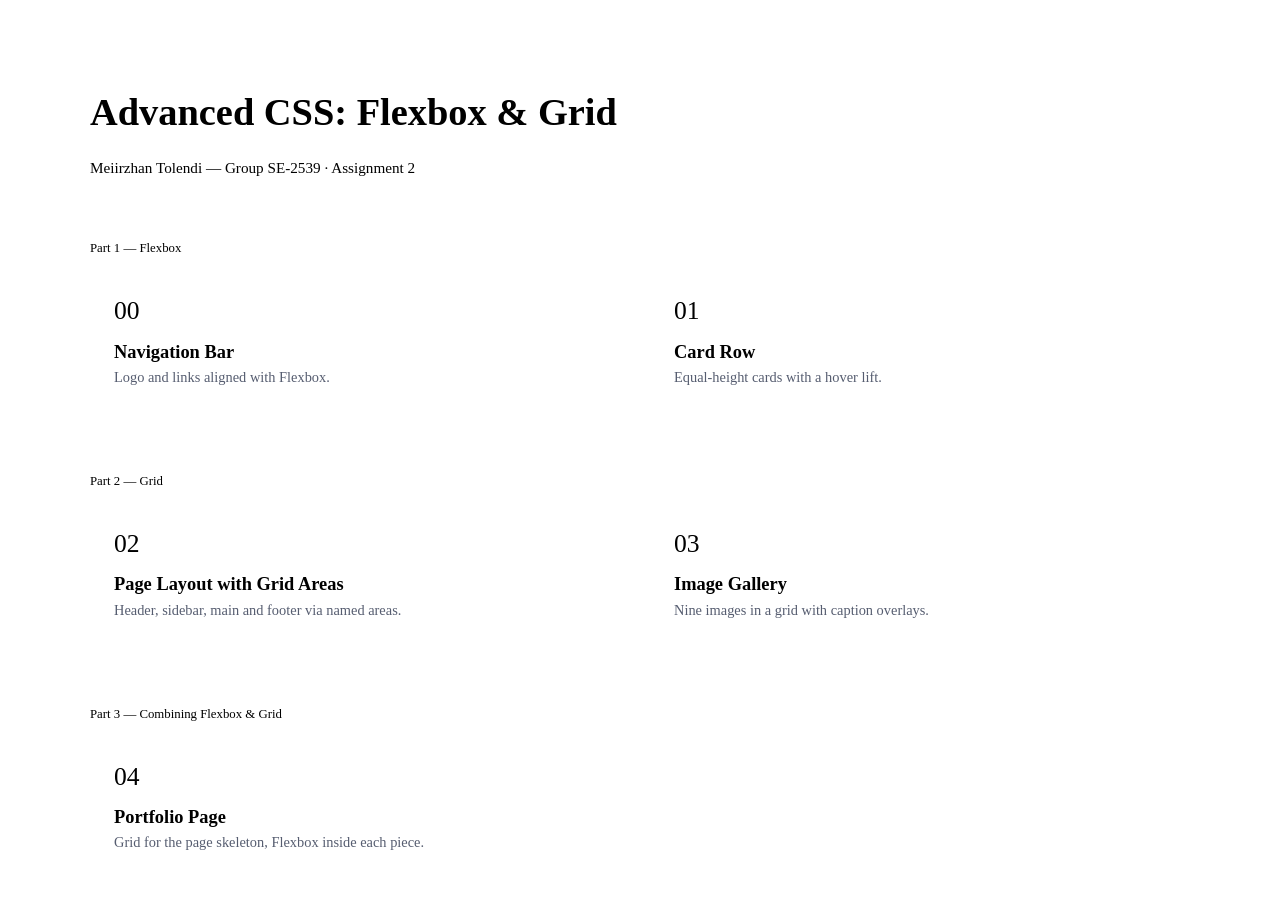
==== index.html @ d4a6d3f5 "Add files via upload" ====
<!DOCTYPE html>
<html lang="en">
<head>
<meta charset="UTF-8">
<meta name="viewport" content="width=device-width, initial-scale=1">
<title>Assignment 2 — Advanced CSS (Flexbox &amp; Grid)</title>
<link rel="stylesheet" href="css/style.css">
<style>
  .hero {
    padding: 3.5rem 1.5rem 2rem;
    max-width: 1100px;
    margin: 0 auto;
  }
  .hero h1 { font-size: 2.4rem; }
  .meta { color: var(--muted); font-size: 0.95rem; margin-bottom: 2rem; }
  .task-grid {
    display: grid;
    grid-template-columns: repeat(auto-fit, minmax(220px, 1fr));
    gap: 1.25rem;
  }
  .task-card {
    background: var(--surface);
    border: 1px solid var(--border);
    border-radius: var(--radius);
    padding: 1.5rem;
    text-decoration: none;
    color: var(--ink);
    transition: border-color 0.15s ease, transform 0.15s ease;
  }
  .task-card:hover {
    border-color: var(--accent);
    transform: translateY(-2px);
  }
  .task-card .num {
    font-family: 'Newsreader', serif;
    font-size: 1.6rem;
    color: var(--accent-dark);
    margin-bottom: 0.6rem;
  }
  .task-card h2 {
    font-size: 1.15rem;
    margin-bottom: 0.4rem;
  }
  .task-card p {
    font-size: 0.9rem;
    color: #565D70;
    margin: 0;
  }
  .part-label {
    margin: 2.5rem 0 1rem;
    font-size: 0.8rem;
    text-transform: none;
    color: var(--muted);
    border-top: 1px solid var(--border);
    padding-top: 1.5rem;
  }
</style>
</head>
<body>
<div class="hero">
  <h1>Advanced CSS: Flexbox &amp; Grid</h1>
  <p class="meta">Meiirzhan Tolendi — Group SE-2539 · Assignment 2</p>

  <p class="part-label">Part 1 — Flexbox</p>
  <div class="task-grid">
    <a class="task-card" href="task0-navbar.html">
      <div class="num">00</div>
      <h2>Navigation Bar</h2>
      <p>Logo and links aligned with Flexbox.</p>
    </a>
    <a class="task-card" href="task1-cards.html">
      <div class="num">01</div>
      <h2>Card Row</h2>
      <p>Equal-height cards with a hover lift.</p>
    </a>
  </div>

  <p class="part-label">Part 2 — Grid</p>
  <div class="task-grid">
    <a class="task-card" href="task2-grid-layout.html">
      <div class="num">02</div>
      <h2>Page Layout with Grid Areas</h2>
      <p>Header, sidebar, main and footer via named areas.</p>
    </a>
    <a class="task-card" href="task3-gallery.html">
      <div class="num">03</div>
      <h2>Image Gallery</h2>
      <p>Nine images in a grid with caption overlays.</p>
    </a>
  </div>

  <p class="part-label">Part 3 — Combining Flexbox &amp; Grid</p>
  <div class="task-grid">
    <a class="task-card" href="task4-portfolio.html">
      <div class="num">04</div>
      <h2>Portfolio Page</h2>
      <p>Grid for the page skeleton, Flexbox inside each piece.</p>
    </a>
  </div>
</div>
</body>
</html>
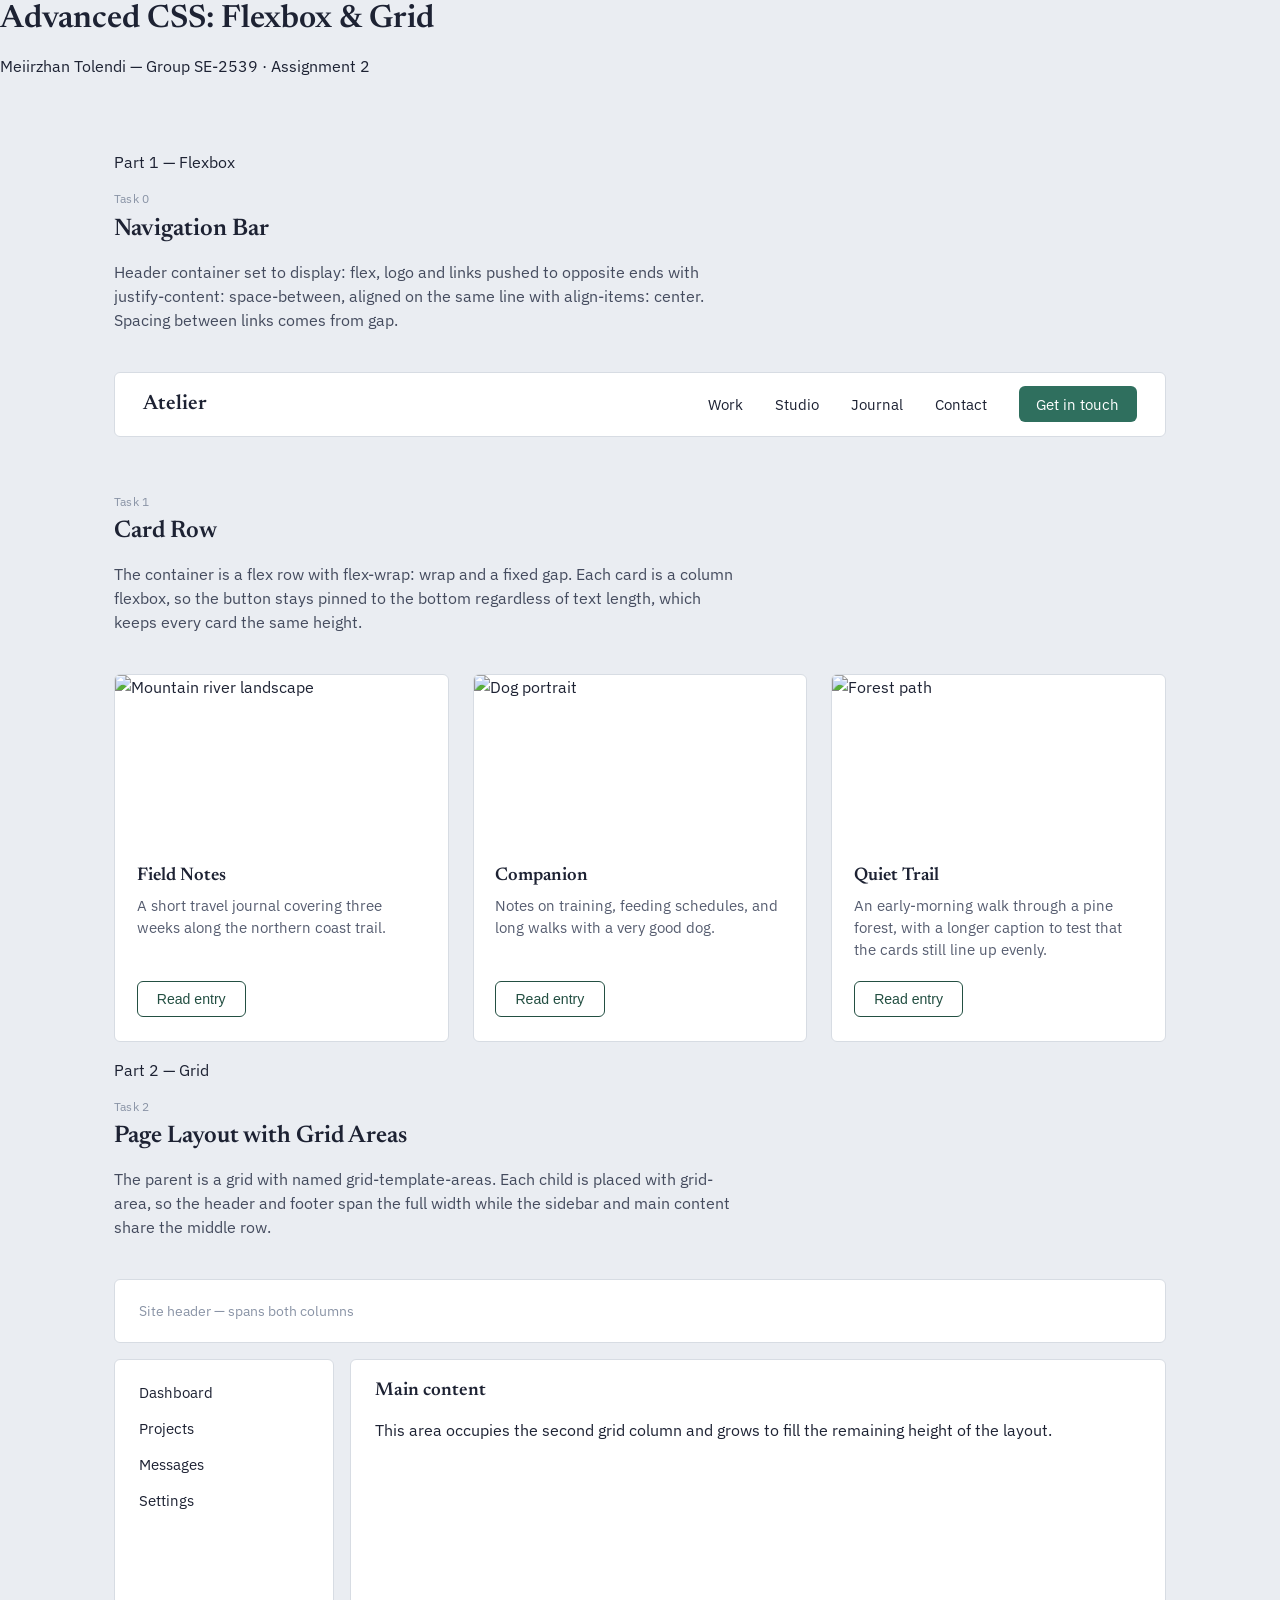
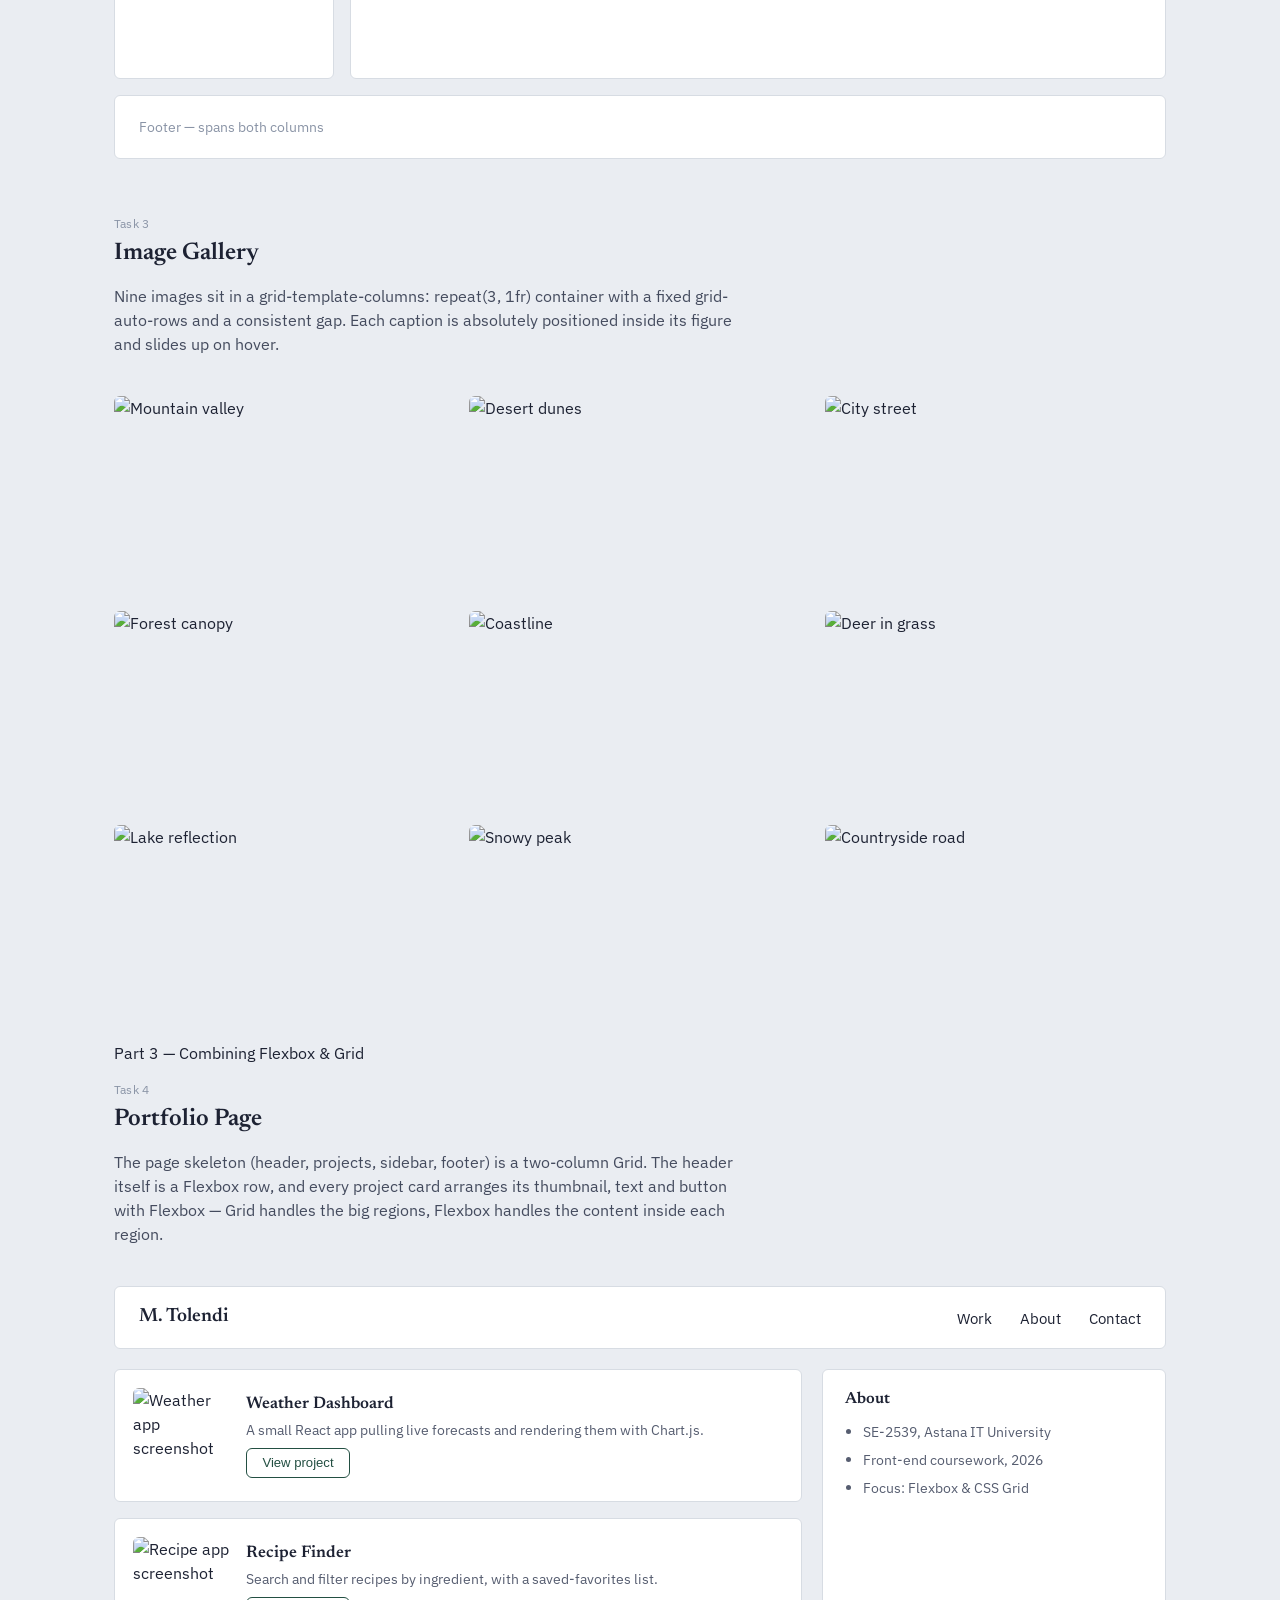
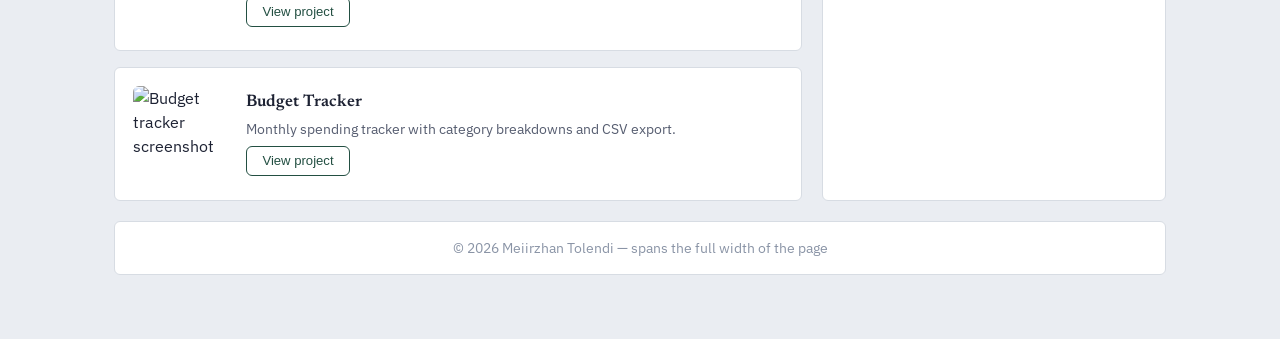
==== commit 5fcd7e51: "Add files via upload" ====
--- a/index.html
+++ b/index.html
@@ -3,100 +3,172 @@
 <head>
 <meta charset="UTF-8">
 <meta name="viewport" content="width=device-width, initial-scale=1">
-<title>Assignment 2 — Advanced CSS (Flexbox &amp; Grid)</title>
+<title>Assignment 2 — Advanced CSS (Flexbox & Grid)</title>
 <link rel="stylesheet" href="css/style.css">
-<style>
-  .hero {
-    padding: 3.5rem 1.5rem 2rem;
-    max-width: 1100px;
-    margin: 0 auto;
-  }
-  .hero h1 { font-size: 2.4rem; }
-  .meta { color: var(--muted); font-size: 0.95rem; margin-bottom: 2rem; }
-  .task-grid {
-    display: grid;
-    grid-template-columns: repeat(auto-fit, minmax(220px, 1fr));
-    gap: 1.25rem;
-  }
-  .task-card {
-    background: var(--surface);
-    border: 1px solid var(--border);
-    border-radius: var(--radius);
-    padding: 1.5rem;
-    text-decoration: none;
-    color: var(--ink);
-    transition: border-color 0.15s ease, transform 0.15s ease;
-  }
-  .task-card:hover {
-    border-color: var(--accent);
-    transform: translateY(-2px);
-  }
-  .task-card .num {
-    font-family: 'Newsreader', serif;
-    font-size: 1.6rem;
-    color: var(--accent-dark);
-    margin-bottom: 0.6rem;
-  }
-  .task-card h2 {
-    font-size: 1.15rem;
-    margin-bottom: 0.4rem;
-  }
-  .task-card p {
-    font-size: 0.9rem;
-    color: #565D70;
-    margin: 0;
-  }
-  .part-label {
-    margin: 2.5rem 0 1rem;
-    font-size: 0.8rem;
-    text-transform: none;
-    color: var(--muted);
-    border-top: 1px solid var(--border);
-    padding-top: 1.5rem;
-  }
-</style>
 </head>
 <body>
-<div class="hero">
+
+<div class="hero-title">
   <h1>Advanced CSS: Flexbox &amp; Grid</h1>
   <p class="meta">Meiirzhan Tolendi — Group SE-2539 · Assignment 2</p>
+</div>
+
+<div class="wrap">
 
   <p class="part-label">Part 1 — Flexbox</p>
-  <div class="task-grid">
-    <a class="task-card" href="task0-navbar.html">
-      <div class="num">00</div>
-      <h2>Navigation Bar</h2>
-      <p>Logo and links aligned with Flexbox.</p>
-    </a>
-    <a class="task-card" href="task1-cards.html">
-      <div class="num">01</div>
-      <h2>Card Row</h2>
-      <p>Equal-height cards with a hover lift.</p>
-    </a>
-  </div>
+
+  <section id="task0">
+    <p class="task-label">Task 0</p>
+    <h2>Navigation Bar</h2>
+    <p class="task-intro">Header container set to display: flex, logo and links pushed to opposite ends with justify-content: space-between, aligned on the same line with align-items: center. Spacing between links comes from gap.</p>
+
+    <header class="site-header">
+      <div class="logo">Atelier</div>
+      <ul class="nav-links">
+        <li><a href="#">Work</a></li>
+        <li><a href="#">Studio</a></li>
+        <li><a href="#">Journal</a></li>
+        <li><a href="#">Contact</a></li>
+        <li><a class="cta" href="#">Get in touch</a></li>
+      </ul>
+    </header>
+  </section>
+
+  <section id="task1">
+    <p class="task-label">Task 1</p>
+    <h2>Card Row</h2>
+    <p class="task-intro">The container is a flex row with flex-wrap: wrap and a fixed gap. Each card is a column flexbox, so the button stays pinned to the bottom regardless of text length, which keeps every card the same height.</p>
+
+    <div class="card-row">
+      <article class="card">
+        <img src="https://picsum.photos/id/1015/480/320" alt="Mountain river landscape">
+        <div class="card-body">
+          <h3>Field Notes</h3>
+          <p>A short travel journal covering three weeks along the northern coast trail.</p>
+          <button>Read entry</button>
+        </div>
+      </article>
+      <article class="card">
+        <img src="https://picsum.photos/id/1025/480/320" alt="Dog portrait">
+        <div class="card-body">
+          <h3>Companion</h3>
+          <p>Notes on training, feeding schedules, and long walks with a very good dog.</p>
+          <button>Read entry</button>
+        </div>
+      </article>
+      <article class="card">
+        <img src="https://picsum.photos/id/1035/480/320" alt="Forest path">
+        <div class="card-body">
+          <h3>Quiet Trail</h3>
+          <p>An early-morning walk through a pine forest, with a longer caption to test that the cards still line up evenly.</p>
+          <button>Read entry</button>
+        </div>
+      </article>
+    </div>
+  </section>
 
   <p class="part-label">Part 2 — Grid</p>
-  <div class="task-grid">
-    <a class="task-card" href="task2-grid-layout.html">
-      <div class="num">02</div>
-      <h2>Page Layout with Grid Areas</h2>
-      <p>Header, sidebar, main and footer via named areas.</p>
-    </a>
-    <a class="task-card" href="task3-gallery.html">
-      <div class="num">03</div>
-      <h2>Image Gallery</h2>
-      <p>Nine images in a grid with caption overlays.</p>
-    </a>
-  </div>
+
+  <section id="task2">
+    <p class="task-label">Task 2</p>
+    <h2>Page Layout with Grid Areas</h2>
+    <p class="task-intro">The parent is a grid with named grid-template-areas. Each child is placed with grid-area, so the header and footer span the full width while the sidebar and main content share the middle row.</p>
+
+    <div class="page-grid">
+      <header class="g-header">Site header — spans both columns</header>
+      <nav class="g-sidebar">
+        <ul>
+          <li><a href="#">Dashboard</a></li>
+          <li><a href="#">Projects</a></li>
+          <li><a href="#">Messages</a></li>
+          <li><a href="#">Settings</a></li>
+        </ul>
+      </nav>
+      <main class="g-main">
+        <h3>Main content</h3>
+        <p>This area occupies the second grid column and grows to fill the remaining height of the layout.</p>
+      </main>
+      <footer class="g-footer">Footer — spans both columns</footer>
+    </div>
+  </section>
+
+  <section id="task3">
+    <p class="task-label">Task 3</p>
+    <h2>Image Gallery</h2>
+    <p class="task-intro">Nine images sit in a grid-template-columns: repeat(3, 1fr) container with a fixed grid-auto-rows and a consistent gap. Each caption is absolutely positioned inside its figure and slides up on hover.</p>
+
+    <div class="gallery">
+      <figure><img src="https://picsum.photos/id/1018/400/400" alt="Mountain valley"><figcaption>Valley, early light</figcaption></figure>
+      <figure><img src="https://picsum.photos/id/1043/400/400" alt="Desert dunes"><figcaption>Dunes at dusk</figcaption></figure>
+      <figure><img src="https://picsum.photos/id/1050/400/400" alt="City street"><figcaption>Old town street</figcaption></figure>
+      <figure><img src="https://picsum.photos/id/1060/400/400" alt="Forest canopy"><figcaption>Canopy view</figcaption></figure>
+      <figure><img src="https://picsum.photos/id/1069/400/400" alt="Coastline"><figcaption>Rocky coastline</figcaption></figure>
+      <figure><img src="https://picsum.photos/id/1074/400/400" alt="Deer in grass"><figcaption>Deer, morning field</figcaption></figure>
+      <figure><img src="https://picsum.photos/id/1080/400/400" alt="Lake reflection"><figcaption>Still lake</figcaption></figure>
+      <figure><img src="https://picsum.photos/id/1084/400/400" alt="Snowy peak"><figcaption>Snowy peak</figcaption></figure>
+      <figure><img src="https://picsum.photos/id/109/400/400" alt="Countryside road"><figcaption>Countryside road</figcaption></figure>
+    </div>
+  </section>
 
   <p class="part-label">Part 3 — Combining Flexbox &amp; Grid</p>
-  <div class="task-grid">
-    <a class="task-card" href="task4-portfolio.html">
-      <div class="num">04</div>
-      <h2>Portfolio Page</h2>
-      <p>Grid for the page skeleton, Flexbox inside each piece.</p>
-    </a>
-  </div>
+
+  <section id="task4">
+    <p class="task-label">Task 4</p>
+    <h2>Portfolio Page</h2>
+    <p class="task-intro">The page skeleton (header, projects, sidebar, footer) is a two-column Grid. The header itself is a Flexbox row, and every project card arranges its thumbnail, text and button with Flexbox — Grid handles the big regions, Flexbox handles the content inside each region.</p>
+
+    <header class="portfolio-header">
+      <div class="logo">M. Tolendi</div>
+      <nav>
+        <ul>
+          <li><a href="#">Work</a></li>
+          <li><a href="#">About</a></li>
+          <li><a href="#">Contact</a></li>
+        </ul>
+      </nav>
+    </header>
+
+    <main class="portfolio-main">
+      <section class="projects">
+        <article class="project-card">
+          <img src="https://picsum.photos/id/180/200/200" alt="Weather app screenshot">
+          <div class="project-body">
+            <h3>Weather Dashboard</h3>
+            <p>A small React app pulling live forecasts and rendering them with Chart.js.</p>
+            <button>View project</button>
+          </div>
+        </article>
+        <article class="project-card">
+          <img src="https://picsum.photos/id/201/200/200" alt="Recipe app screenshot">
+          <div class="project-body">
+            <h3>Recipe Finder</h3>
+            <p>Search and filter recipes by ingredient, with a saved-favorites list.</p>
+            <button>View project</button>
+          </div>
+        </article>
+        <article class="project-card">
+          <img src="https://picsum.photos/id/24/200/200" alt="Budget tracker screenshot">
+          <div class="project-body">
+            <h3>Budget Tracker</h3>
+            <p>Monthly spending tracker with category breakdowns and CSV export.</p>
+            <button>View project</button>
+          </div>
+        </article>
+      </section>
+
+      <aside class="sidebar-info">
+        <h3>About</h3>
+        <ul>
+          <li>SE-2539, Astana IT University</li>
+          <li>Front-end coursework, 2026</li>
+          <li>Focus: Flexbox &amp; CSS Grid</li>
+        </ul>
+      </aside>
+    </main>
+
+    <footer class="portfolio-footer">© 2026 Meiirzhan Tolendi — spans the full width of the page</footer>
+  </section>
+
 </div>
 </body>
 </html>
--- a/css/style.css
+++ b/css/style.css
@@ -0,0 +1,400 @@
+@import url('https://fonts.googleapis.com/css2?family=Newsreader:ital,wght@0,400;0,500;0,600;1,400&family=IBM+Plex+Sans:wght@400;500;600&display=swap');
+
+:root {
+  --ink: #1D2233;
+  --bg: #EAEDF2;
+  --surface: #FFFFFF;
+  --accent: #2F6F5E;
+  --accent-dark: #234F42;
+  --muted: #8A94A6;
+  --border: #D7DCE3;
+  --radius: 6px;
+}
+
+* {
+  box-sizing: border-box;
+}
+
+body {
+  margin: 0;
+  font-family: 'IBM Plex Sans', sans-serif;
+  background: var(--bg);
+  color: var(--ink);
+  line-height: 1.5;
+}
+
+h1, h2, h3 {
+  font-family: 'Newsreader', serif;
+  font-weight: 600;
+  margin: 0 0 0.5em;
+  line-height: 1.2;
+}
+
+a {
+  color: var(--accent-dark);
+}
+
+img {
+  max-width: 100%;
+  display: block;
+}
+
+.wrap {
+  max-width: 1100px;
+  margin: 0 auto;
+  padding: 2.5rem 1.5rem 4rem;
+}
+
+.back-link {
+  display: inline-block;
+  margin-bottom: 1.75rem;
+  font-size: 0.85rem;
+  color: var(--muted);
+  text-decoration: none;
+  border-bottom: 1px solid var(--border);
+  padding-bottom: 2px;
+}
+
+.back-link:hover {
+  color: var(--accent-dark);
+  border-color: var(--accent-dark);
+}
+
+.task-label {
+  font-size: 0.75rem;
+  color: var(--muted);
+  letter-spacing: 0.02em;
+  margin-bottom: 0.4rem;
+}
+
+.task-intro {
+  max-width: 62ch;
+  color: #444B5E;
+  margin-bottom: 2.5rem;
+}
+
+section + section {
+  margin-top: 3.5rem;
+}
+.site-header {
+  display: flex;
+  justify-content: space-between;
+  align-items: center;
+  background: var(--surface);
+  border: 1px solid var(--border);
+  border-radius: var(--radius);
+  padding: 1rem 1.75rem;
+}
+
+.logo {
+  font-family: 'Newsreader', serif;
+  font-size: 1.3rem;
+  font-weight: 600;
+  color: var(--ink);
+}
+
+.nav-links {
+  display: flex;
+  align-items: center;
+  gap: 2rem;
+  list-style: none;
+  margin: 0;
+  padding: 0;
+}
+
+.nav-links a {
+  text-decoration: none;
+  color: var(--ink);
+  font-size: 0.95rem;
+}
+
+.nav-links a:hover {
+  color: var(--accent-dark);
+}
+
+.nav-links .cta {
+  background: var(--accent);
+  color: #fff;
+  padding: 0.5rem 1.1rem;
+  border-radius: var(--radius);
+}
+
+.nav-links .cta:hover {
+  background: var(--accent-dark);
+  color: #fff;
+}
+
+@media (max-width: 560px) {
+  .site-header { flex-direction: column; align-items: flex-start; gap: 1rem; }
+  .nav-links { flex-wrap: wrap; gap: 1rem 1.5rem; }
+}
+.card-row {
+  display: flex;
+  flex-wrap: wrap;
+  gap: 1.5rem;
+}
+
+.card {
+  flex: 1 1 260px;
+  display: flex;
+  flex-direction: column;
+  background: var(--surface);
+  border: 1px solid var(--border);
+  border-radius: var(--radius);
+  overflow: hidden;
+  transition: transform 0.18s ease, box-shadow 0.18s ease;
+}
+
+.card:hover {
+  transform: translateY(-6px);
+  box-shadow: 0 14px 28px rgba(29, 34, 51, 0.12);
+}
+
+.card img {
+  width: 100%;
+  height: 170px;
+  object-fit: cover;
+}
+
+.card-body {
+  display: flex;
+  flex-direction: column;
+  flex: 1;
+  padding: 1.25rem 1.35rem 1.5rem;
+}
+
+.card-body h3 {
+  font-size: 1.15rem;
+  margin-bottom: 0.5rem;
+}
+
+.card-body p {
+  color: #565D70;
+  font-size: 0.92rem;
+  flex: 1;
+  margin: 0 0 1.25rem;
+}
+
+.card-body button {
+  align-self: flex-start;
+  border: 1px solid var(--accent-dark);
+  background: transparent;
+  color: var(--accent-dark);
+  padding: 0.55rem 1.2rem;
+  border-radius: var(--radius);
+  font-size: 0.88rem;
+  cursor: pointer;
+}
+
+.card-body button:hover {
+  background: var(--accent-dark);
+  color: #fff;
+}
+.page-grid {
+  display: grid;
+  grid-template-columns: 220px 1fr;
+  grid-template-rows: auto 1fr auto;
+  grid-template-areas:
+    "header header"
+    "sidebar main"
+    "footer footer";
+  gap: 1rem;
+  min-height: 480px;
+}
+
+.page-grid > * {
+  background: var(--surface);
+  border: 1px solid var(--border);
+  border-radius: var(--radius);
+  padding: 1.25rem 1.5rem;
+}
+
+.g-header { grid-area: header; }
+.g-sidebar { grid-area: sidebar; }
+.g-main { grid-area: main; }
+.g-footer { grid-area: footer; }
+
+.g-header, .g-footer {
+  display: flex;
+  align-items: center;
+  color: var(--muted);
+  font-size: 0.9rem;
+}
+
+.g-sidebar ul {
+  list-style: none;
+  margin: 0;
+  padding: 0;
+  display: flex;
+  flex-direction: column;
+  gap: 0.75rem;
+}
+
+.g-sidebar a {
+  text-decoration: none;
+  color: var(--ink);
+  font-size: 0.92rem;
+}
+
+.g-sidebar a:hover { color: var(--accent-dark); }
+
+@media (max-width: 640px) {
+  .page-grid {
+    grid-template-columns: 1fr;
+    grid-template-areas:
+      "header"
+      "main"
+      "sidebar"
+      "footer";
+  }
+}
+.gallery {
+  display: grid;
+  grid-template-columns: repeat(3, 1fr);
+  grid-auto-rows: 200px;
+  gap: 0.9rem;
+}
+
+.gallery figure {
+  position: relative;
+  margin: 0;
+  border-radius: var(--radius);
+  overflow: hidden;
+}
+
+.gallery img {
+  width: 100%;
+  height: 100%;
+  object-fit: cover;
+}
+
+.gallery figcaption {
+  position: absolute;
+  inset: auto 0 0 0;
+  padding: 0.7rem 0.9rem;
+  background: linear-gradient(to top, rgba(29,34,51,0.85), rgba(29,34,51,0));
+  color: #fff;
+  font-size: 0.85rem;
+  transform: translateY(100%);
+  transition: transform 0.2s ease;
+}
+
+.gallery figure:hover figcaption {
+  transform: translateY(0);
+}
+
+@media (max-width: 700px) {
+  .gallery { grid-template-columns: repeat(2, 1fr); }
+}
+.portfolio-header {
+  display: flex;
+  justify-content: space-between;
+  align-items: center;
+  background: var(--surface);
+  border: 1px solid var(--border);
+  border-radius: var(--radius);
+  padding: 1rem 1.5rem;
+  margin-bottom: 1.25rem;
+}
+
+.portfolio-header .logo {
+  font-family: 'Newsreader', serif;
+  font-weight: 600;
+  font-size: 1.2rem;
+}
+
+.portfolio-header nav ul {
+  display: flex;
+  gap: 1.75rem;
+  list-style: none;
+  margin: 0;
+  padding: 0;
+}
+
+.portfolio-header nav a {
+  text-decoration: none;
+  color: var(--ink);
+  font-size: 0.92rem;
+}
+
+.portfolio-header nav a:hover { color: var(--accent-dark); }
+
+.portfolio-main {
+  display: grid;
+  grid-template-columns: 2fr 1fr;
+  gap: 1.25rem;
+}
+
+.projects {
+  display: flex;
+  flex-direction: column;
+  gap: 1rem;
+}
+
+.project-card {
+  display: flex;
+  gap: 1.1rem;
+  background: var(--surface);
+  border: 1px solid var(--border);
+  border-radius: var(--radius);
+  padding: 1.1rem;
+  align-items: center;
+}
+
+.project-card img {
+  width: 96px;
+  height: 96px;
+  border-radius: var(--radius);
+  object-fit: cover;
+  flex-shrink: 0;
+}
+
+.project-card .project-body {
+  display: flex;
+  flex-direction: column;
+  flex: 1;
+  gap: 0.4rem;
+}
+
+.project-card h3 { font-size: 1.05rem; margin: 0; }
+.project-card p { margin: 0; color: #565D70; font-size: 0.88rem; }
+
+.project-card button {
+  align-self: flex-start;
+  border: 1px solid var(--accent-dark);
+  background: transparent;
+  color: var(--accent-dark);
+  padding: 0.4rem 0.95rem;
+  border-radius: var(--radius);
+  font-size: 0.82rem;
+  cursor: pointer;
+}
+
+.project-card button:hover { background: var(--accent-dark); color: #fff; }
+
+.sidebar-info {
+  background: var(--surface);
+  border: 1px solid var(--border);
+  border-radius: var(--radius);
+  padding: 1.25rem 1.4rem;
+}
+
+.sidebar-info h3 { font-size: 1rem; margin-bottom: 0.75rem; }
+.sidebar-info ul { margin: 0; padding-left: 1.1rem; color: #565D70; font-size: 0.9rem; }
+.sidebar-info li + li { margin-top: 0.4rem; }
+
+.portfolio-footer {
+  margin-top: 1.25rem;
+  background: var(--surface);
+  border: 1px solid var(--border);
+  border-radius: var(--radius);
+  padding: 1rem 1.5rem;
+  text-align: center;
+  color: var(--muted);
+  font-size: 0.85rem;
+}
+
+@media (max-width: 700px) {
+  .portfolio-main { grid-template-columns: 1fr; }
+  .portfolio-header { flex-direction: column; align-items: flex-start; gap: 0.75rem; }
+}
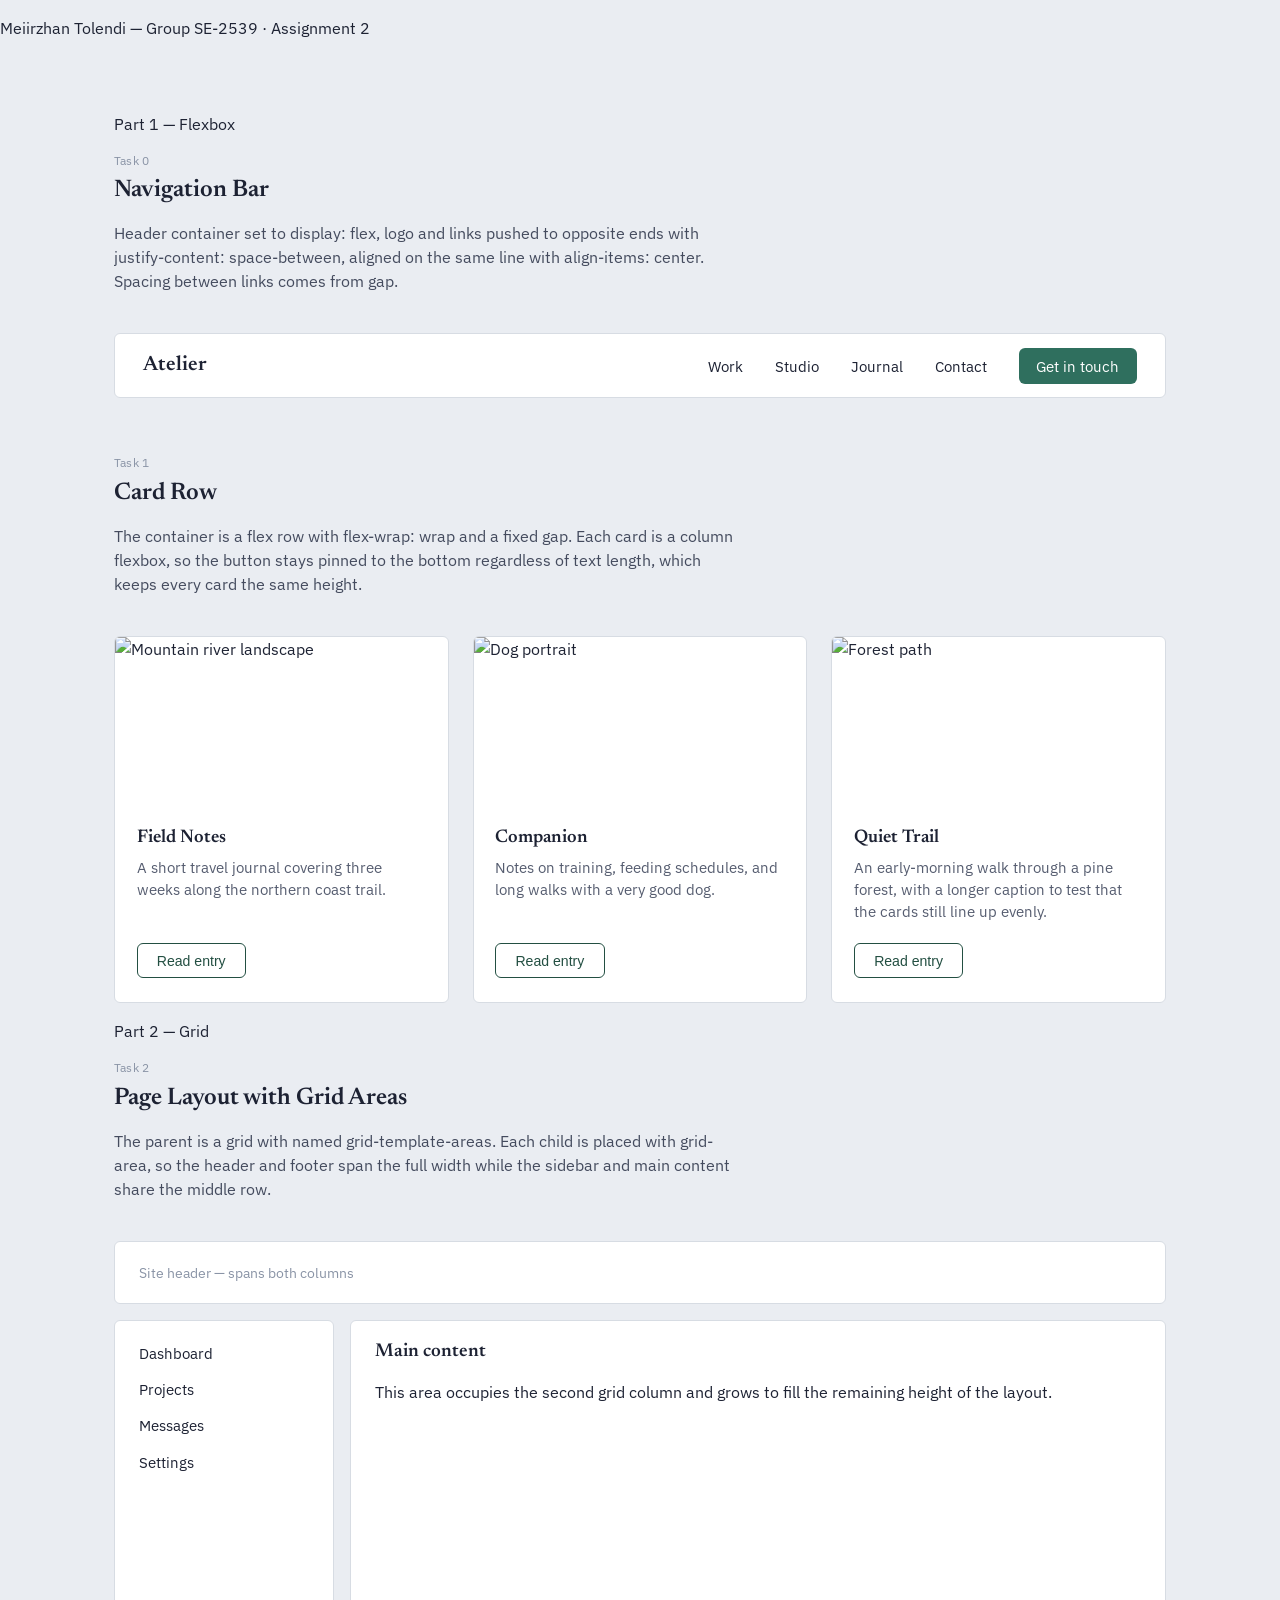
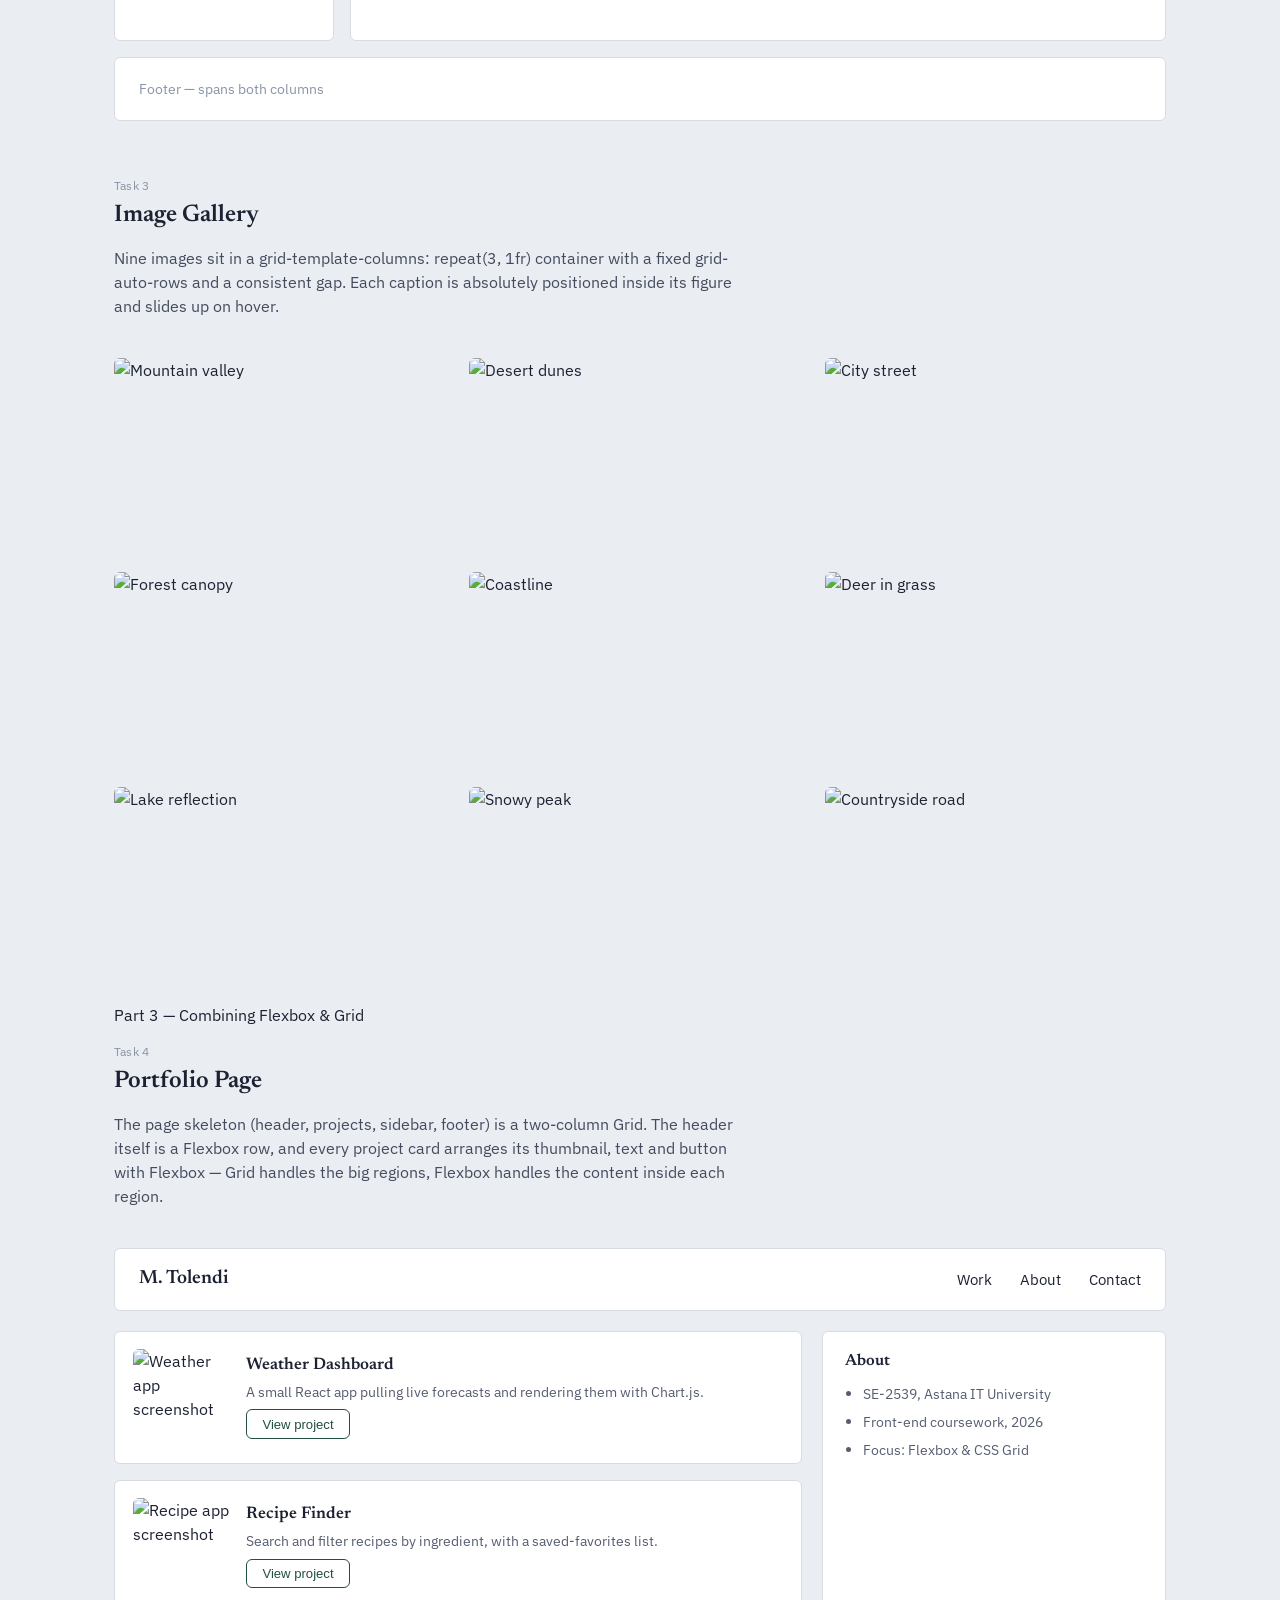
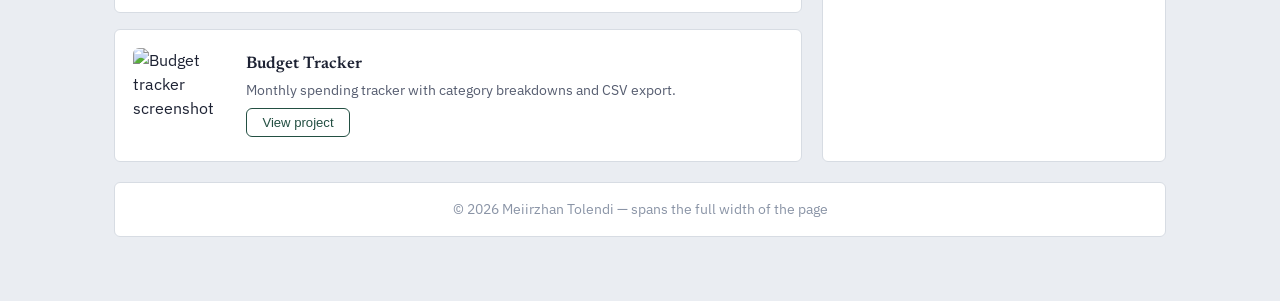
==== commit 131aab12: "Update index.html" ====
--- a/index.html
+++ b/index.html
@@ -3,13 +3,12 @@
 <head>
 <meta charset="UTF-8">
 <meta name="viewport" content="width=device-width, initial-scale=1">
-<title>Assignment 2 — Advanced CSS (Flexbox & Grid)</title>
+<title>Assignment 2 - Advanced CSS (Flexbox & Grid)</title>
 <link rel="stylesheet" href="css/style.css">
 </head>
 <body>
 
 <div class="hero-title">
-  <h1>Advanced CSS: Flexbox &amp; Grid</h1>
   <p class="meta">Meiirzhan Tolendi — Group SE-2539 · Assignment 2</p>
 </div>
 
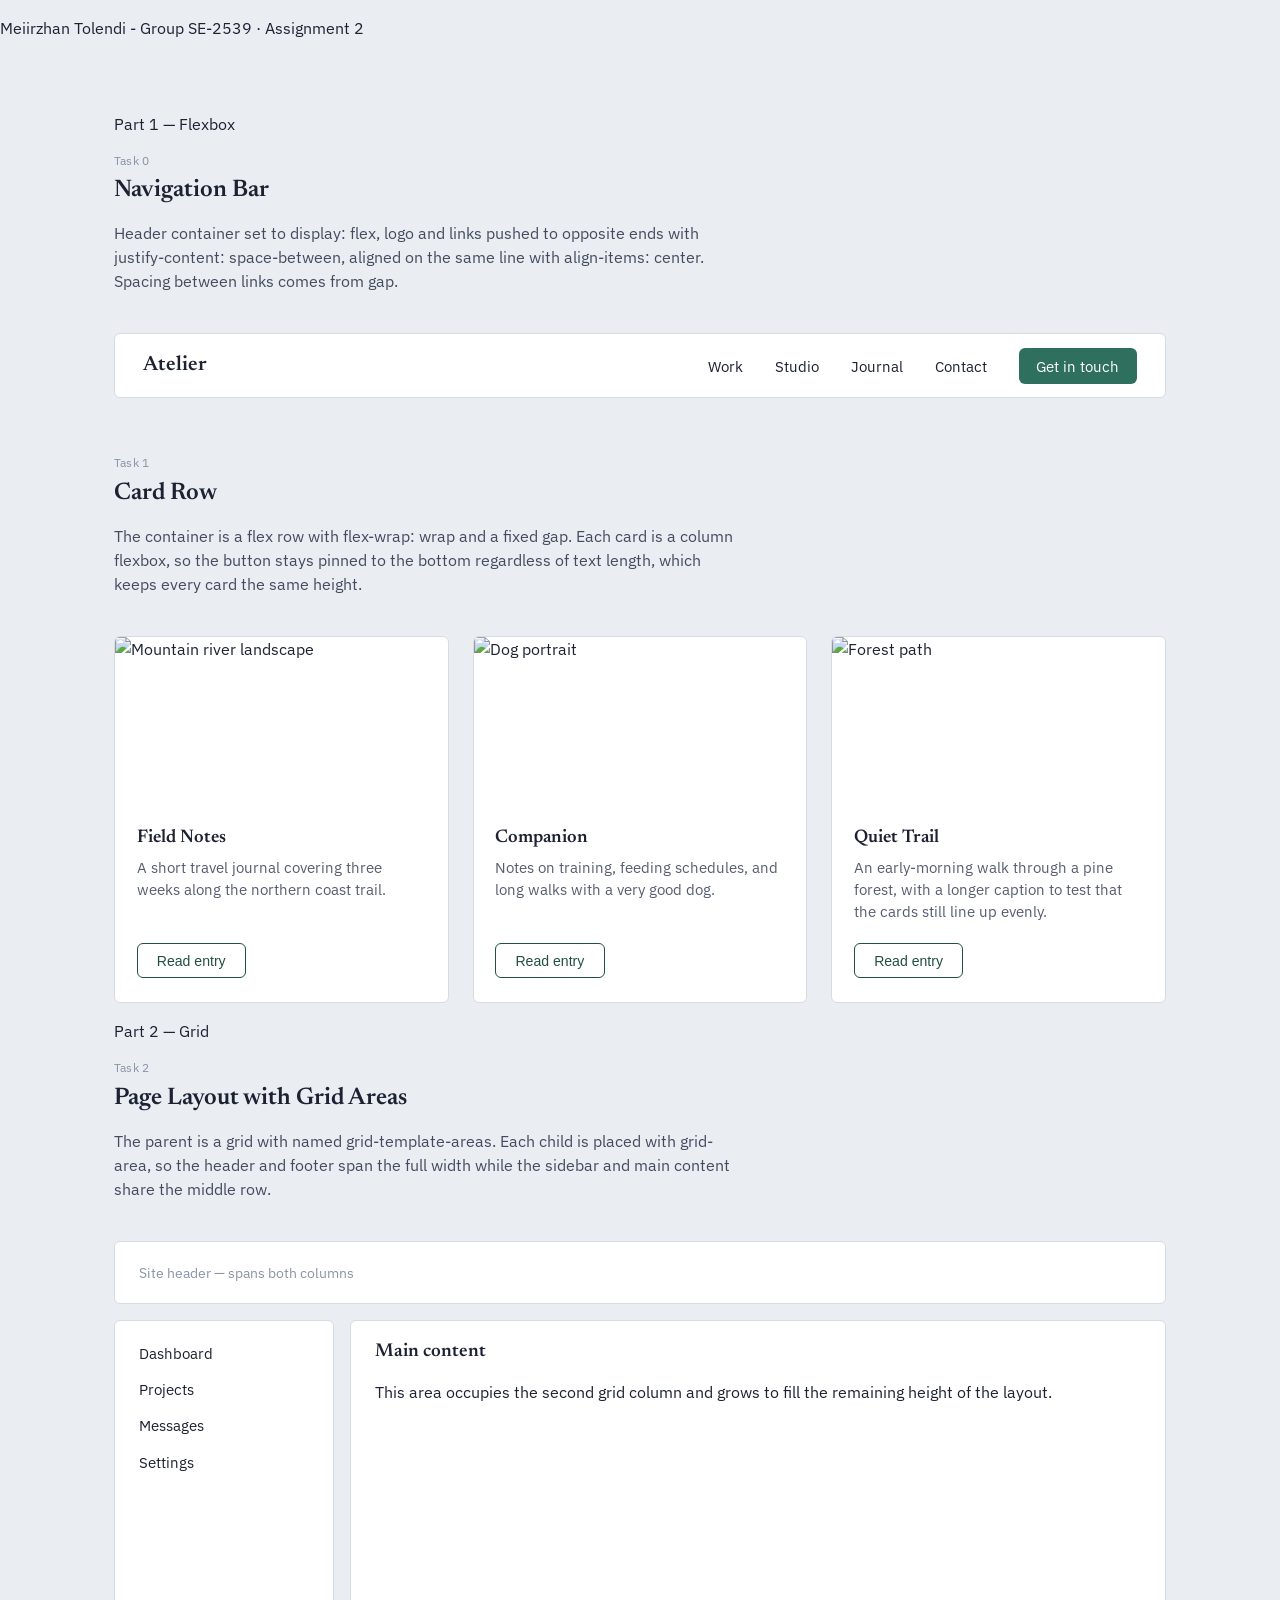
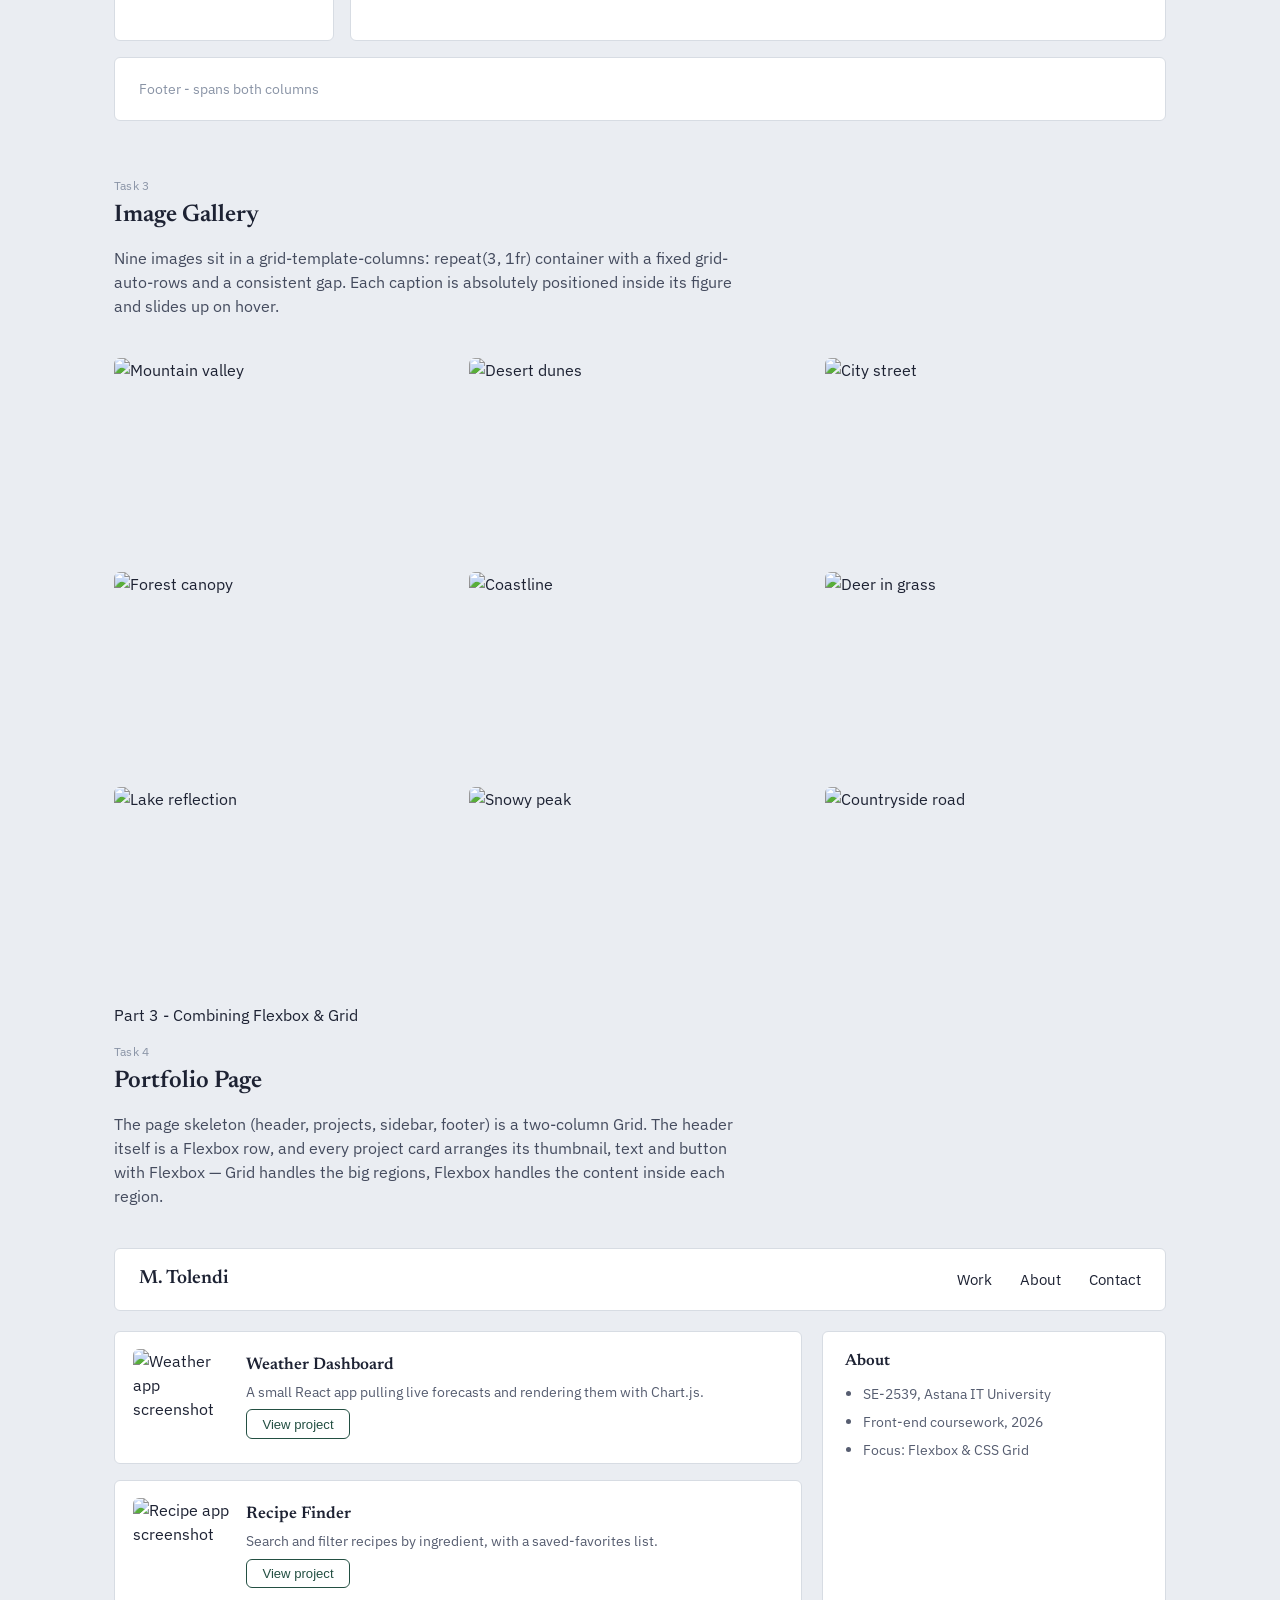
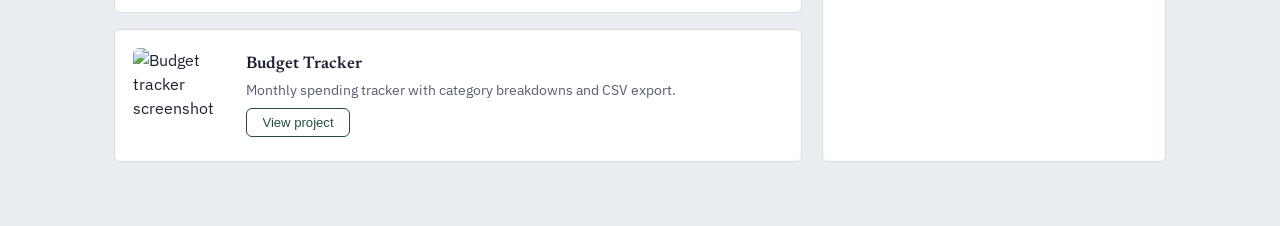
==== commit bca30130: "Update index.html" ====
--- a/index.html
+++ b/index.html
@@ -9,7 +9,7 @@
 <body>
 
 <div class="hero-title">
-  <p class="meta">Meiirzhan Tolendi — Group SE-2539 · Assignment 2</p>
+  <p class="meta">Meiirzhan Tolendi - Group SE-2539 · Assignment 2</p>
 </div>
 
 <div class="wrap">
@@ -87,7 +87,7 @@
         <h3>Main content</h3>
         <p>This area occupies the second grid column and grows to fill the remaining height of the layout.</p>
       </main>
-      <footer class="g-footer">Footer — spans both columns</footer>
+      <footer class="g-footer">Footer - spans both columns</footer>
     </div>
   </section>
 
@@ -109,7 +109,7 @@
     </div>
   </section>
 
-  <p class="part-label">Part 3 — Combining Flexbox &amp; Grid</p>
+  <p class="part-label">Part 3 - Combining Flexbox &amp; Grid</p>
 
   <section id="task4">
     <p class="task-label">Task 4</p>
@@ -165,7 +165,6 @@
       </aside>
     </main>
 
-    <footer class="portfolio-footer">© 2026 Meiirzhan Tolendi — spans the full width of the page</footer>
   </section>
 
 </div>
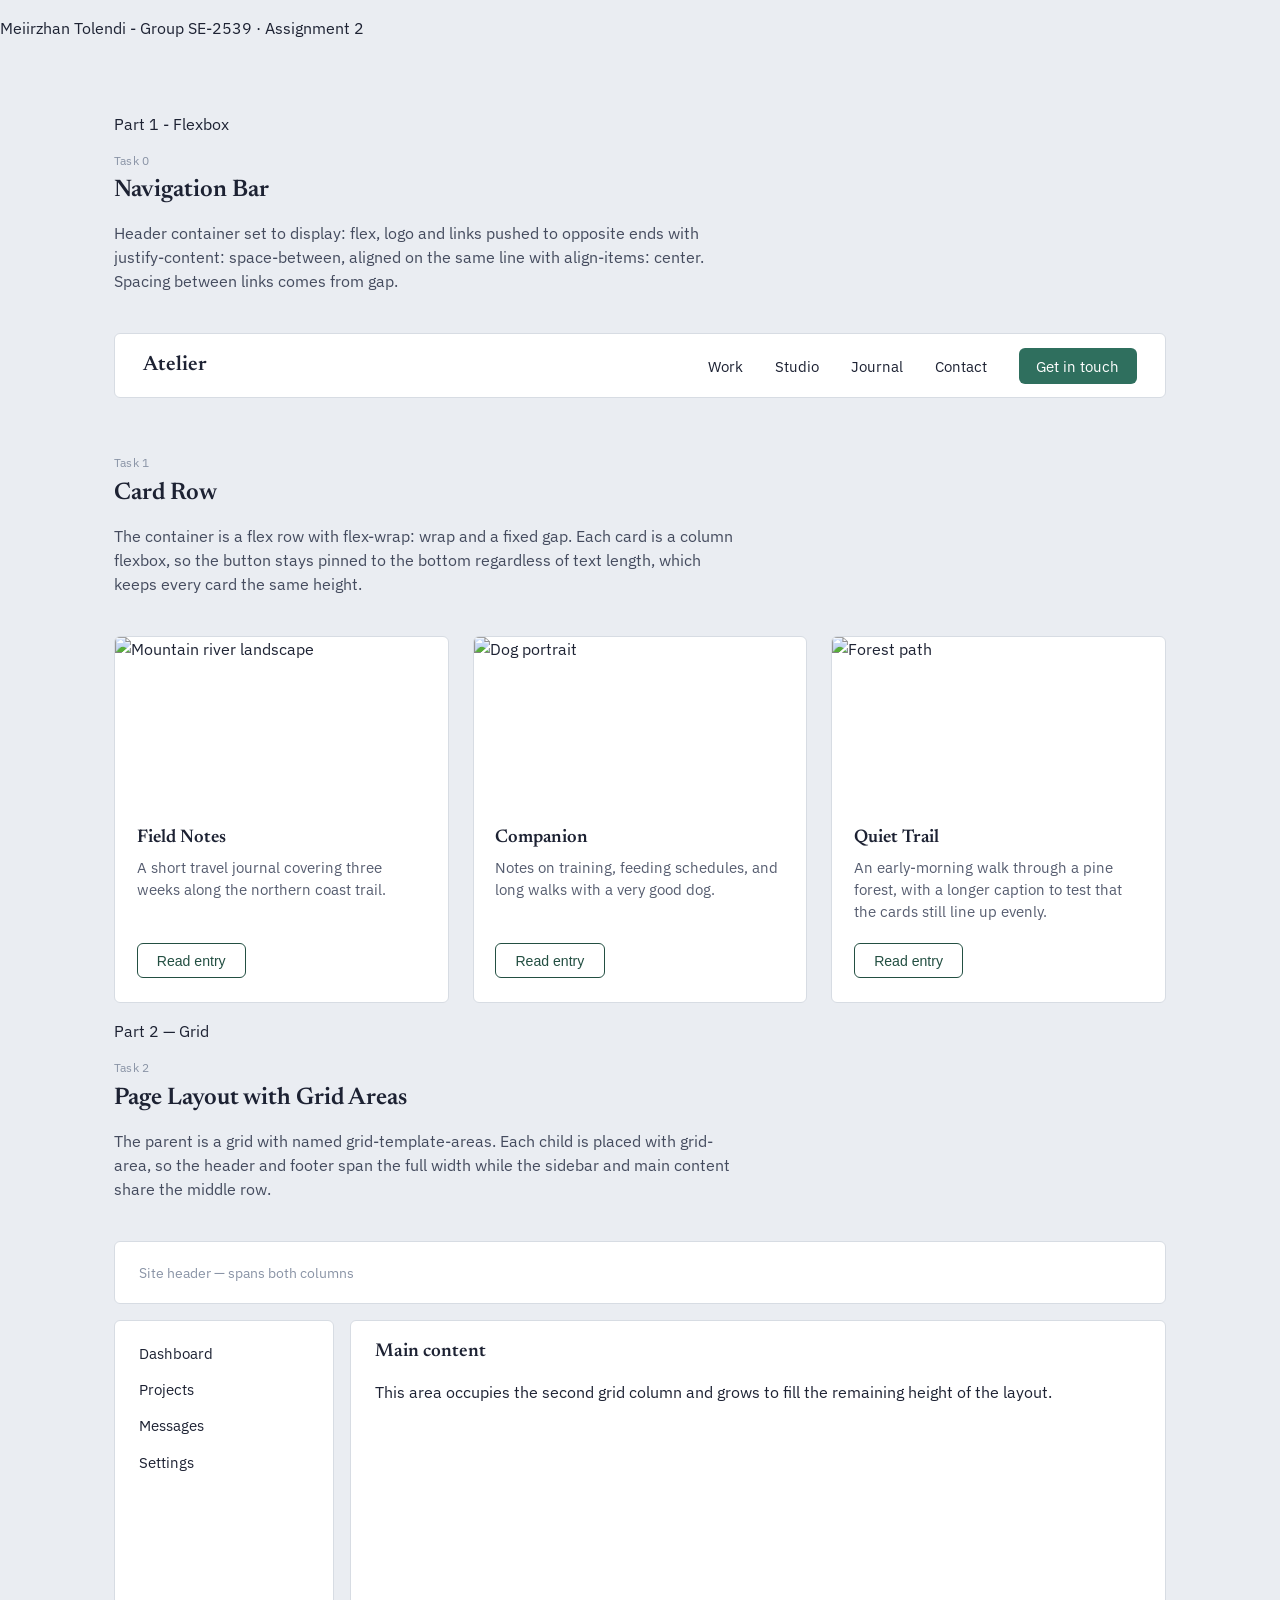
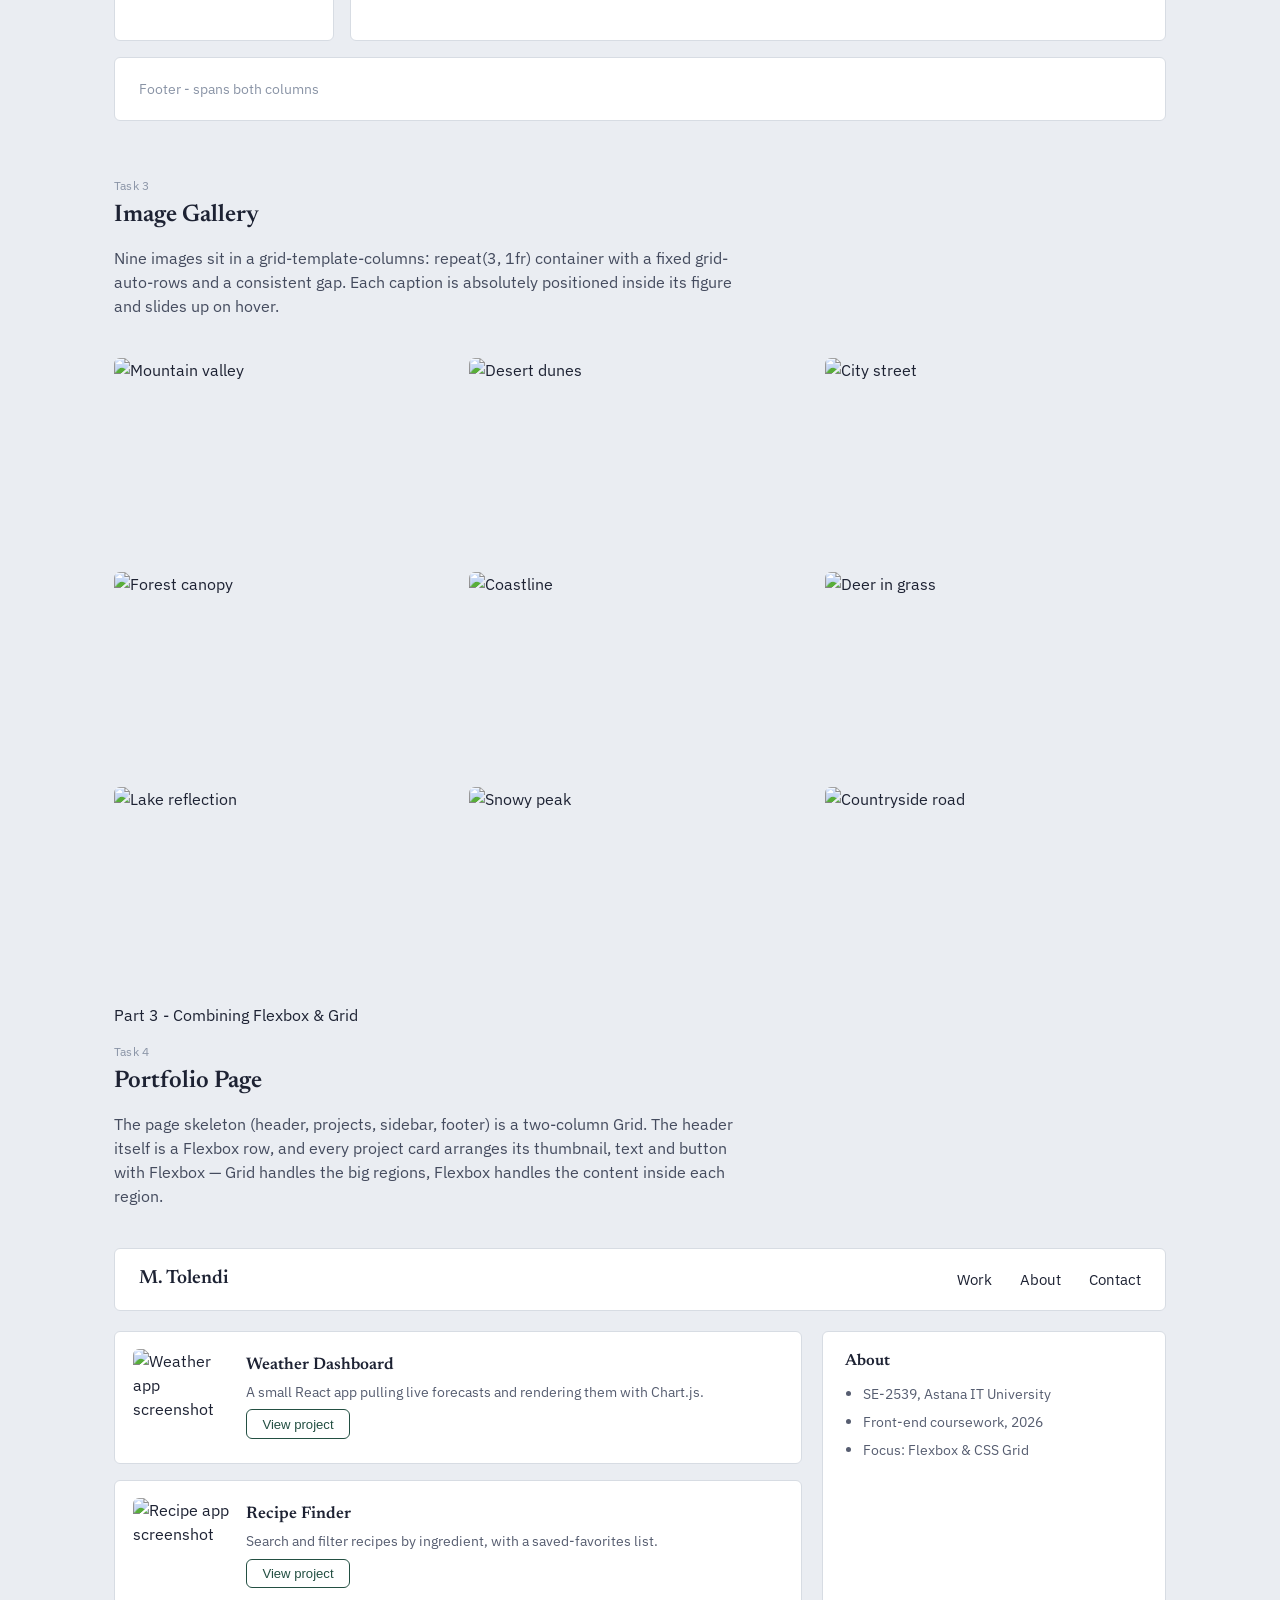
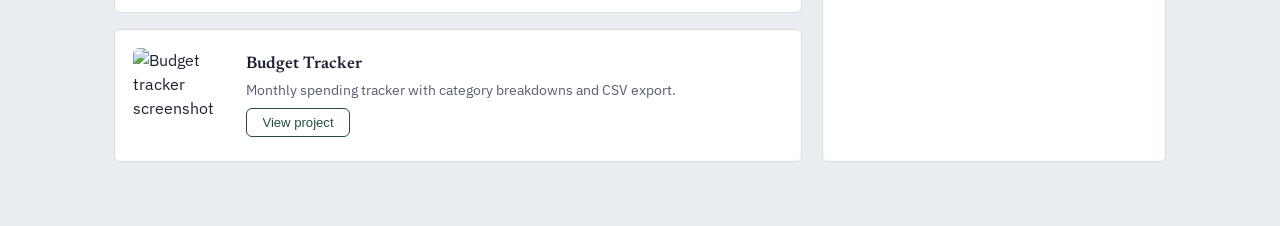
==== commit 5b37c4b2: "Fix formatting of part label in index.html" ====
--- a/index.html
+++ b/index.html
@@ -14,7 +14,7 @@
 
 <div class="wrap">
 
-  <p class="part-label">Part 1 — Flexbox</p>
+  <p class="part-label">Part 1 - Flexbox</p>
 
   <section id="task0">
     <p class="task-label">Task 0</p>
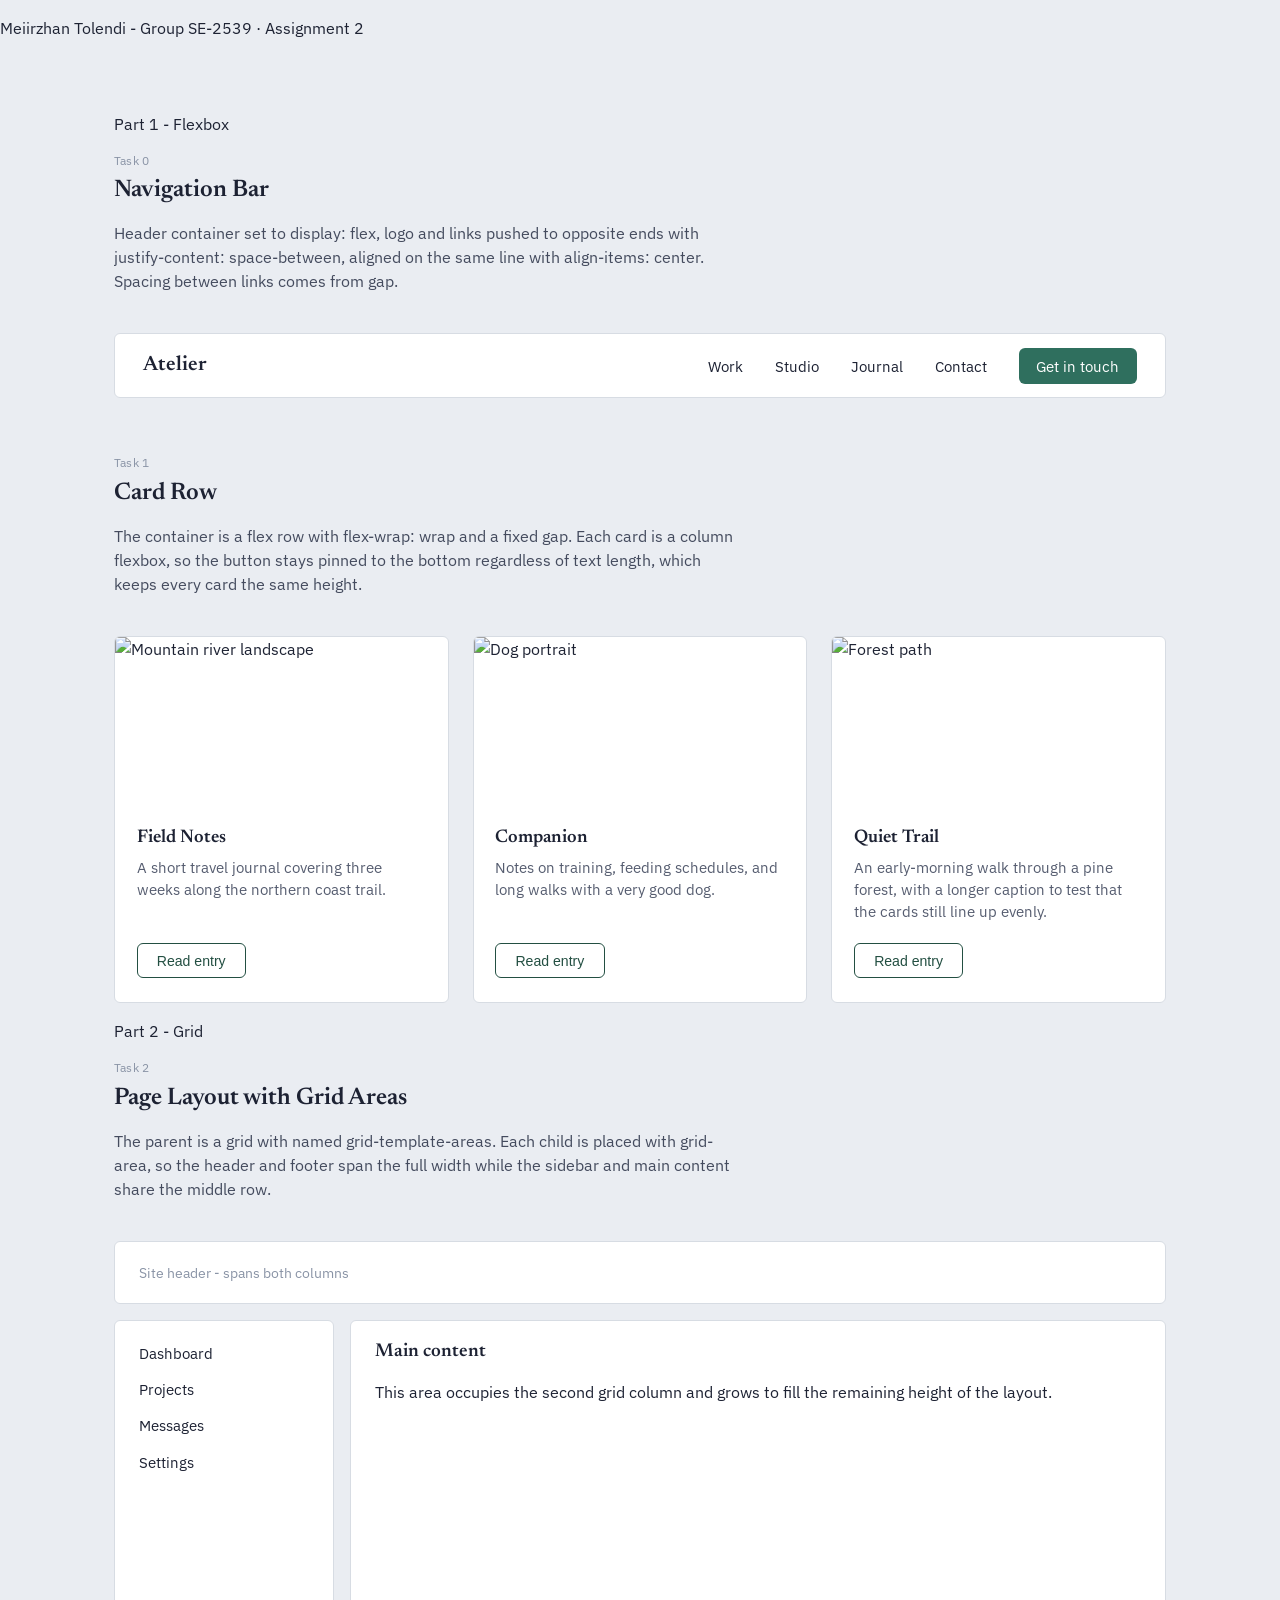
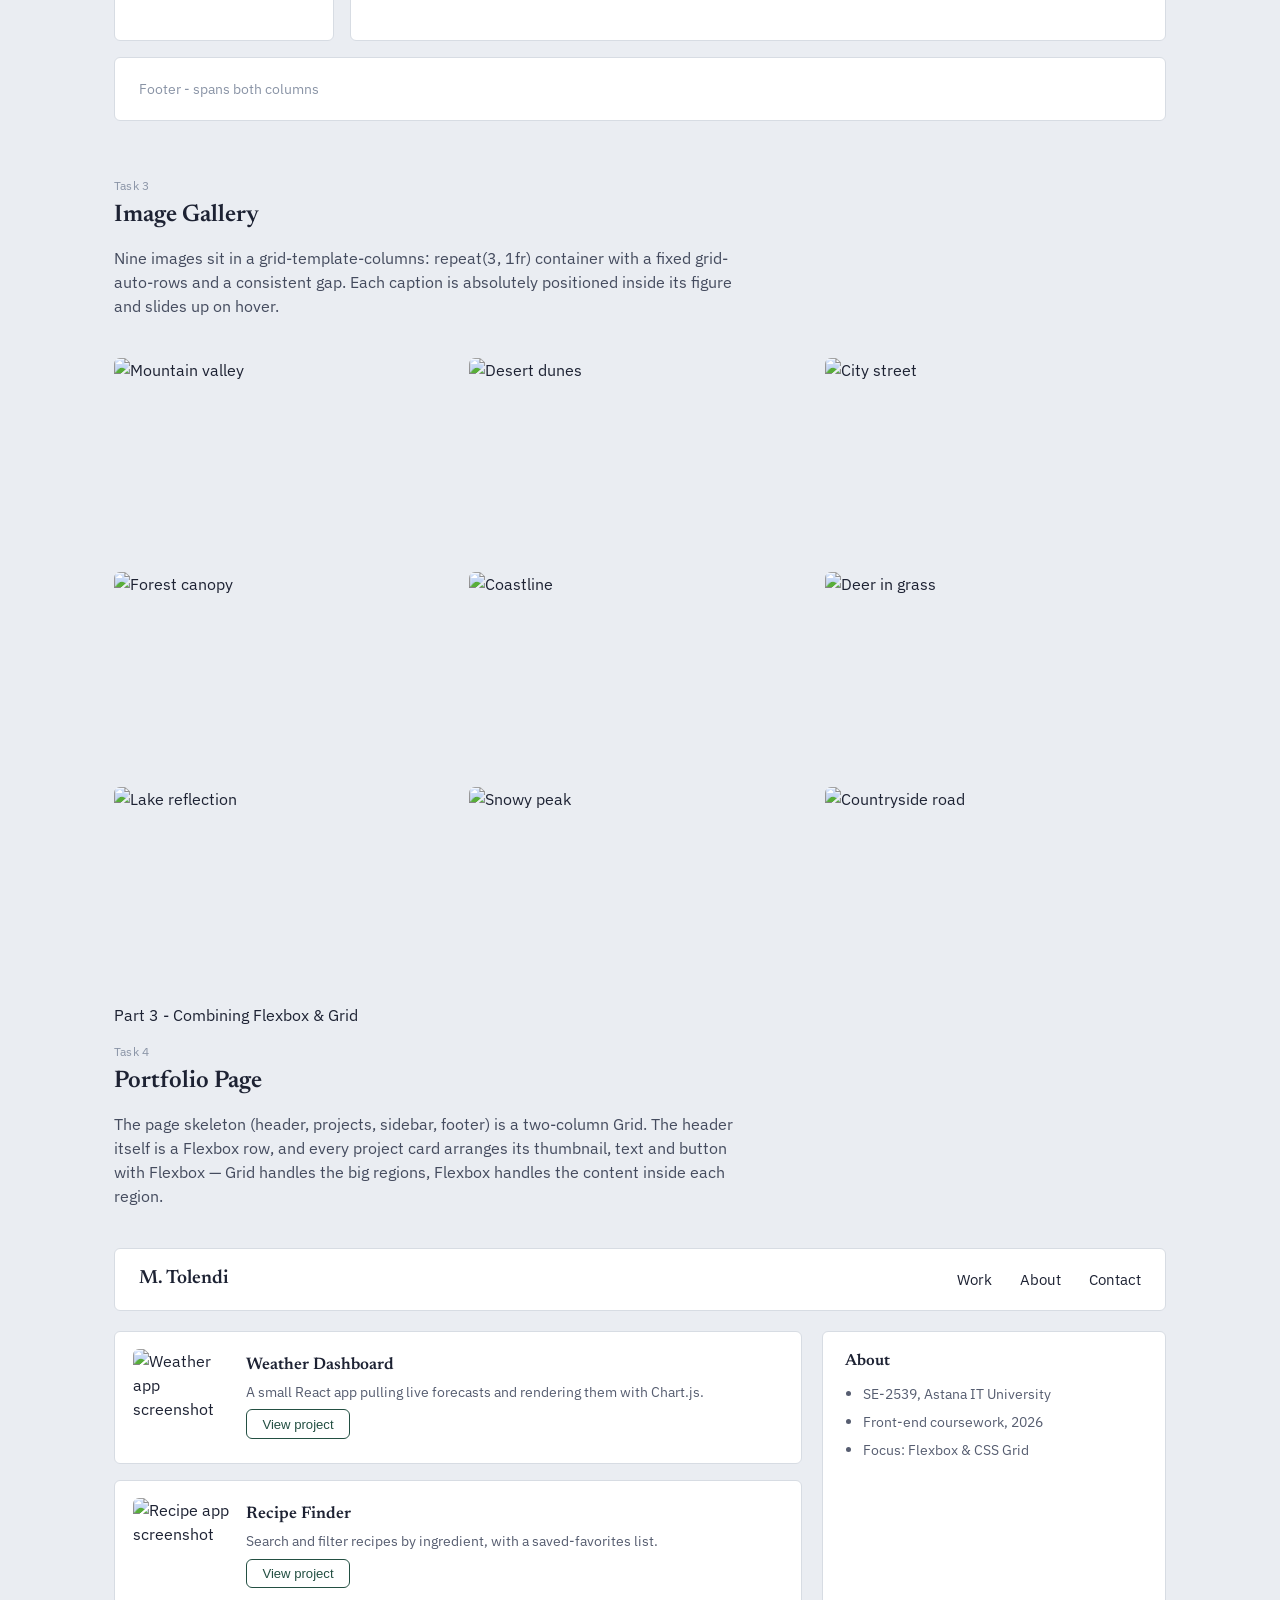
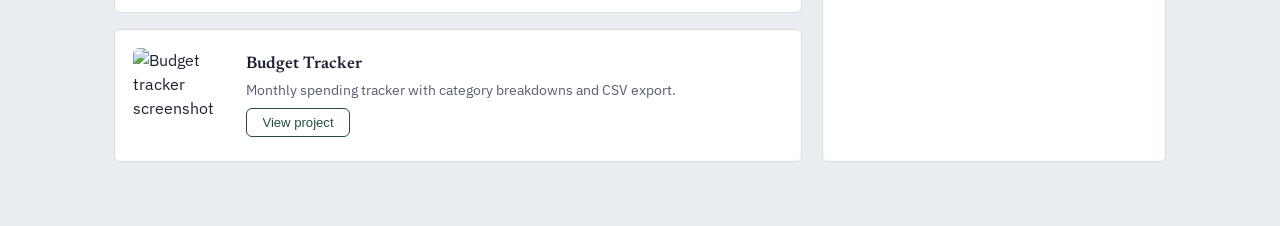
==== commit 63076636: "Update index.html" ====
--- a/index.html
+++ b/index.html
@@ -66,7 +66,7 @@
     </div>
   </section>
 
-  <p class="part-label">Part 2 — Grid</p>
+  <p class="part-label">Part 2 - Grid</p>
 
   <section id="task2">
     <p class="task-label">Task 2</p>
@@ -74,7 +74,7 @@
     <p class="task-intro">The parent is a grid with named grid-template-areas. Each child is placed with grid-area, so the header and footer span the full width while the sidebar and main content share the middle row.</p>
 
     <div class="page-grid">
-      <header class="g-header">Site header — spans both columns</header>
+      <header class="g-header">Site header - spans both columns</header>
       <nav class="g-sidebar">
         <ul>
           <li><a href="#">Dashboard</a></li>
